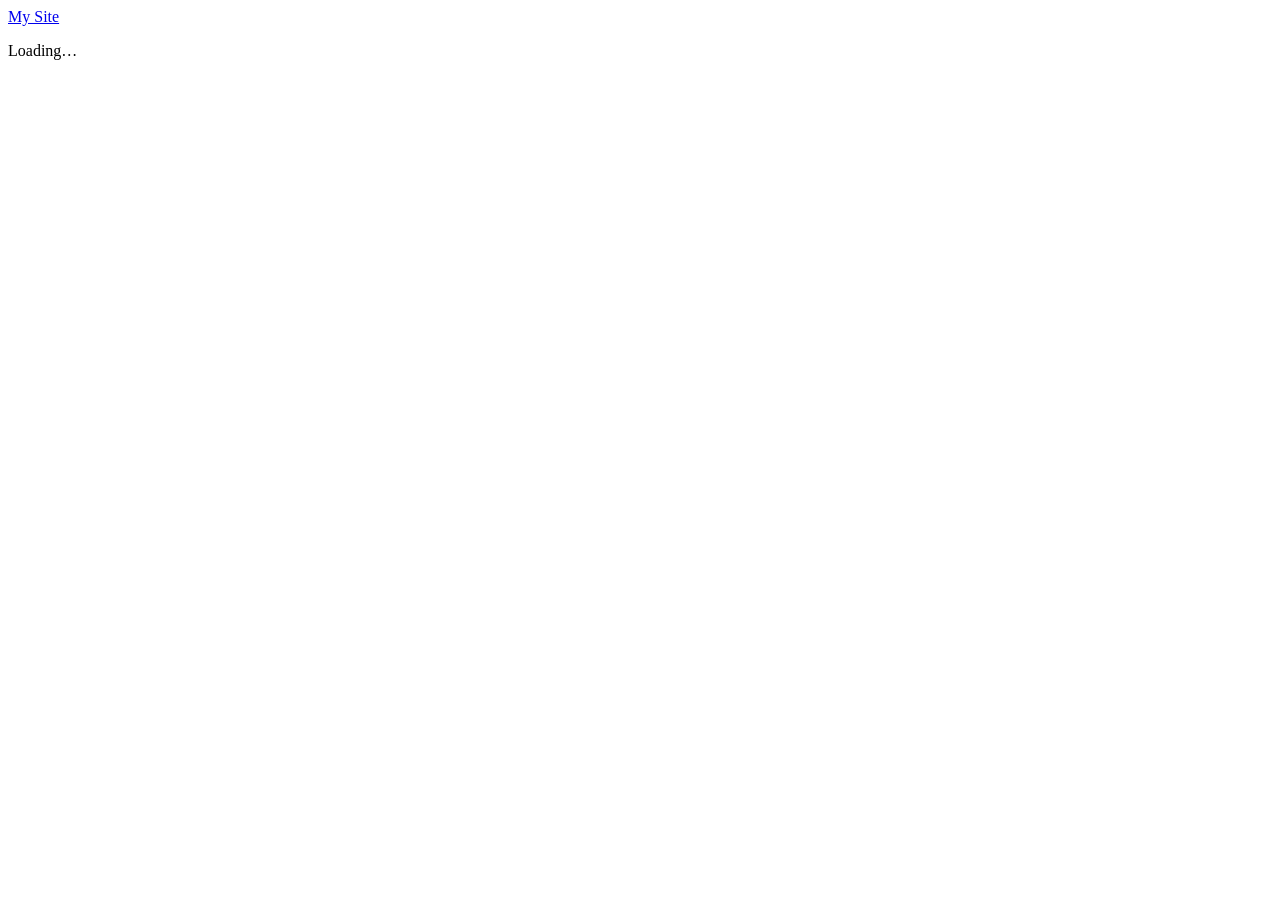
==== admin/index.html @ 1c003d49 "Add browser admin panel" ====
<!DOCTYPE html>
<html lang="en">
<head>
<meta charset="UTF-8">
<meta name="viewport" content="width=device-width, initial-scale=1.0">
<title>My Site</title>
<link rel="stylesheet" href="site.css">
</head>
<body>
<header class="site-header">
  <div class="wrap header-inner">
    <a class="brand" href="#/" id="brand">My Site</a>
    <nav id="nav" aria-label="Site navigation"></nav>
  </div>
</header>
<main class="wrap" id="app">
  <p class="loading">Loading&hellip;</p>
</main>
<footer class="wrap site-footer">
  <span id="footer-tag"></span>
</footer>
<script src="lib/marked.min.js"></script>
<script src="lib/frontmatter.js"></script>
<script src="lib/sanitize.js"></script>
<script src="site.js"></script>
</body>
</html>
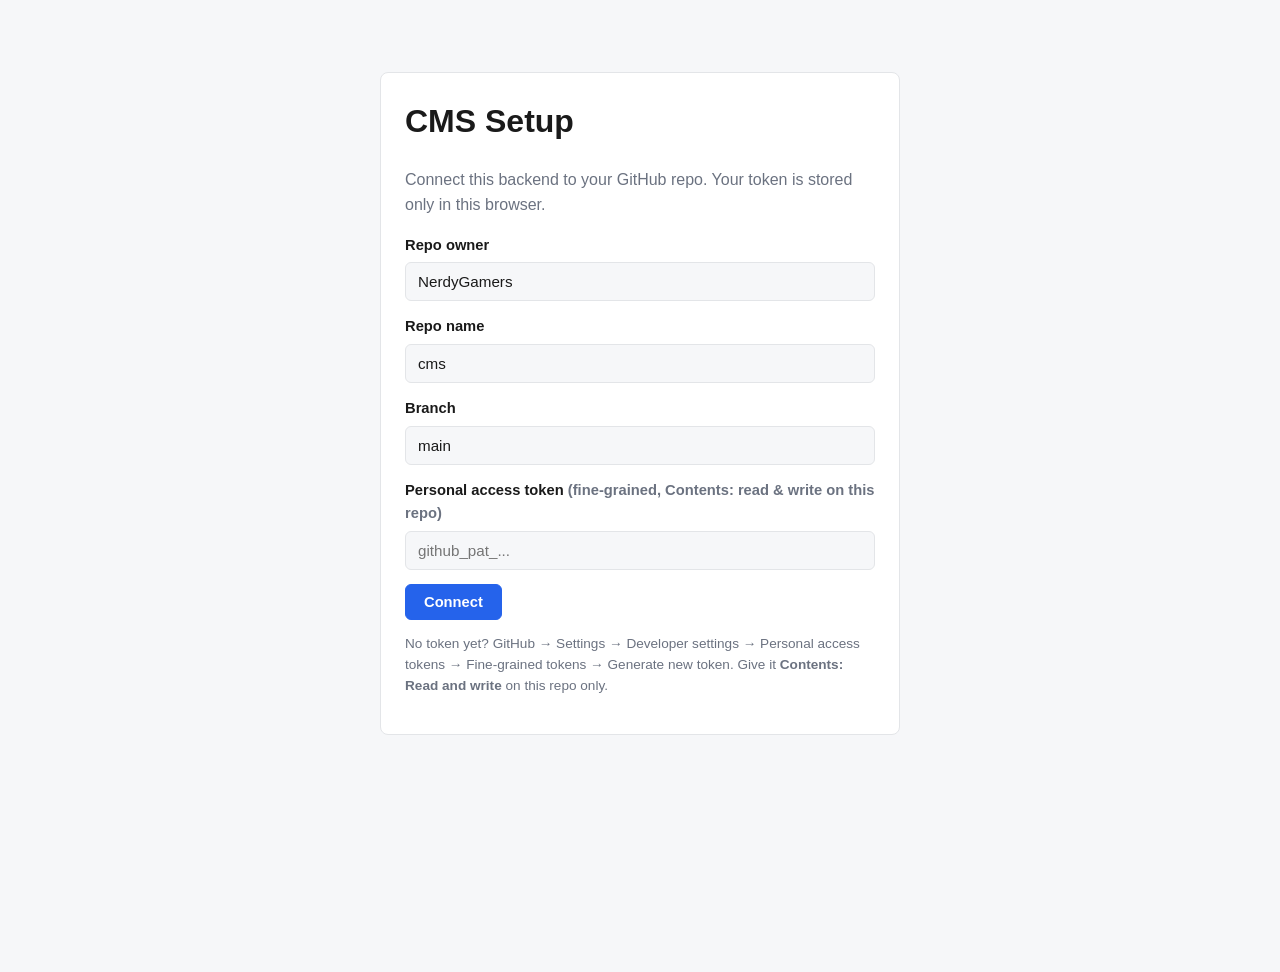
==== commit 2bd2c516: "Fix swapped index.html files (2/2)" ====
--- a/admin/index.html
+++ b/admin/index.html
@@ -3,25 +3,139 @@
 <head>
 <meta charset="UTF-8">
 <meta name="viewport" content="width=device-width, initial-scale=1.0">
-<title>My Site</title>
-<link rel="stylesheet" href="site.css">
+<title>CMS Admin</title>
+<link rel="stylesheet" href="admin.css">
 </head>
 <body>
-<header class="site-header">
-  <div class="wrap header-inner">
-    <a class="brand" href="#/" id="brand">My Site</a>
-    <nav id="nav" aria-label="Site navigation"></nav>
+
+<!-- Setup screen: shown until a repo + token are configured -->
+<div id="setup-screen" class="screen hidden">
+  <div class="card setup-card">
+    <h1>CMS Setup</h1>
+    <p class="muted">Connect this backend to your GitHub repo. Your token is stored only in this browser.</p>
+    <label>Repo owner
+      <input id="s-owner" type="text" value="NerdyGamers" autocomplete="off" spellcheck="false">
+    </label>
+    <label>Repo name
+      <input id="s-repo" type="text" value="cms" autocomplete="off" spellcheck="false">
+    </label>
+    <label>Branch
+      <input id="s-branch" type="text" value="main" autocomplete="off" spellcheck="false">
+    </label>
+    <label>Personal access token <span class="muted">(fine-grained, Contents: read &amp; write on this repo)</span>
+      <input id="s-token" type="password" autocomplete="off" spellcheck="false" placeholder="github_pat_...">
+    </label>
+    <p id="setup-error" class="error hidden"></p>
+    <button id="connect-btn" class="primary">Connect</button>
+    <p class="muted small">No token yet? GitHub &rarr; Settings &rarr; Developer settings &rarr;
+      Personal access tokens &rarr; Fine-grained tokens &rarr; Generate new token.
+      Give it <b>Contents: Read and write</b> on this repo only.</p>
   </div>
-</header>
-<main class="wrap" id="app">
-  <p class="loading">Loading&hellip;</p>
-</main>
-<footer class="wrap site-footer">
-  <span id="footer-tag"></span>
-</footer>
-<script src="lib/marked.min.js"></script>
-<script src="lib/frontmatter.js"></script>
-<script src="lib/sanitize.js"></script>
-<script src="site.js"></script>
+</div>
+
+<!-- Main admin screen -->
+<div id="app-screen" class="screen hidden">
+  <header class="admin-header">
+    <div class="wrap header-inner">
+      <span class="brand">CMS Admin</span>
+      <nav class="tabs">
+        <button data-tab="pages" class="tab active">Pages</button>
+        <button data-tab="media" class="tab">Media</button>
+        <button data-tab="settings" class="tab">Settings</button>
+      </nav>
+      <a id="view-site" href="#" target="_blank" rel="noopener" class="view-site">View site &nearr;</a>
+    </div>
+  </header>
+
+  <main class="wrap">
+    <p id="status" class="status hidden"></p>
+
+    <!-- Pages tab -->
+    <section id="tab-pages">
+      <div id="pages-list">
+        <div class="toolbar">
+          <h2>Pages</h2>
+          <button id="new-page-btn" class="primary">+ New page</button>
+        </div>
+        <table class="pages-table">
+          <thead>
+            <tr><th>Title</th><th>Slug</th><th>Status</th><th>Order</th><th></th></tr>
+          </thead>
+          <tbody id="pages-tbody">
+            <tr><td colspan="5" class="muted">Loading&hellip;</td></tr>
+          </tbody>
+        </table>
+      </div>
+
+      <div id="editor" class="hidden">
+        <div class="toolbar">
+          <h2 id="editor-heading">New page</h2>
+          <button id="editor-close" class="ghost">&larr; Back to pages</button>
+        </div>
+        <div class="form-grid">
+          <label>Title
+            <input id="f-title" type="text" autocomplete="off" spellcheck="false">
+          </label>
+          <label>Slug
+            <input id="f-slug" type="text" autocomplete="off" spellcheck="false">
+          </label>
+        </div>
+        <label class="check"><input id="f-draft" type="checkbox"> Draft (hidden from the public site)</label>
+        <div class="editor-panes">
+          <div class="pane">
+            <div class="pane-label">Markdown <span class="muted small">(Ctrl+S to save)</span></div>
+            <textarea id="f-body" spellcheck="false" placeholder="Write your page in Markdown..."></textarea>
+          </div>
+          <div class="pane">
+            <div class="pane-label">Preview</div>
+            <div id="f-preview" class="preview page"></div>
+          </div>
+        </div>
+        <div class="editor-actions">
+          <button id="save-page-btn" class="primary">Save page</button>
+          <button id="delete-page-btn" class="danger hidden">Delete page</button>
+        </div>
+      </div>
+    </section>
+
+    <!-- Media tab -->
+    <section id="tab-media" class="hidden">
+      <div class="toolbar">
+        <h2>Media</h2>
+        <label class="upload-btn primary">Upload images
+          <input id="media-upload" type="file" accept="image/*" multiple class="hidden">
+        </label>
+      </div>
+      <p class="muted small">Files are committed to <code>assets/</code> in the repo. Use "Copy Markdown" to paste an image into a page.</p>
+      <div id="media-grid" class="media-grid">
+        <p class="muted">Loading&hellip;</p>
+      </div>
+    </section>
+
+    <!-- Settings tab -->
+    <section id="tab-settings" class="hidden">
+      <h2>Site settings</h2>
+      <div class="card">
+        <label>Site title
+          <input id="c-title" type="text" autocomplete="off" spellcheck="false">
+        </label>
+        <label>Tagline
+          <input id="c-tagline" type="text" autocomplete="off" spellcheck="false">
+        </label>
+        <button id="save-config-btn" class="primary">Save settings</button>
+      </div>
+      <h2>Connection</h2>
+      <div class="card">
+        <p id="conn-info" class="muted"></p>
+        <button id="disconnect-btn" class="danger">Disconnect (forget token)</button>
+      </div>
+    </section>
+  </main>
+</div>
+
+<script src="../lib/marked.min.js"></script>
+<script src="../lib/frontmatter.js"></script>
+<script src="../lib/sanitize.js"></script>
+<script src="admin.js"></script>
 </body>
 </html>
--- a/admin/admin.css
+++ b/admin/admin.css
@@ -0,0 +1,169 @@
+:root {
+  --bg: #f6f7f9;
+  --card: #ffffff;
+  --fg: #1a1a1a;
+  --muted: #6b7280;
+  --accent: #2563eb;
+  --accent-hover: #1d4ed8;
+  --border: #e3e5e8;
+  --danger: #dc2626;
+  --danger-hover: #b91c1c;
+  --code-bg: #f1f2f4;
+  --radius: 8px;
+}
+
+@media (prefers-color-scheme: dark) {
+  :root {
+    --bg: #101114;
+    --card: #181a1f;
+    --fg: #e9eaec;
+    --muted: #9aa0aa;
+    --accent: #6ea8fe;
+    --accent-hover: #8bb9ff;
+    --border: #2a2d34;
+    --danger: #f87171;
+    --danger-hover: #ef4444;
+    --code-bg: #22242a;
+  }
+}
+
+* { box-sizing: border-box; }
+
+body {
+  margin: 0;
+  background: var(--bg);
+  color: var(--fg);
+  font-family: -apple-system, BlinkMacSystemFont, "Segoe UI", Roboto, Helvetica, Arial, sans-serif;
+  line-height: 1.55;
+}
+
+.wrap { max-width: 1020px; margin: 0 auto; padding: 0 20px; }
+.hidden { display: none !important; }
+.muted { color: var(--muted); }
+.small { font-size: 0.85rem; }
+.error { color: var(--danger); }
+code { background: var(--code-bg); padding: 2px 6px; border-radius: 4px; font-size: 0.9em; }
+
+/* ---------- setup ---------- */
+.screen { min-height: 100vh; }
+.card {
+  background: var(--card);
+  border: 1px solid var(--border);
+  border-radius: var(--radius);
+  padding: 24px;
+  margin: 24px 0;
+}
+.setup-card { max-width: 520px; margin: 8vh auto; }
+.setup-card h1 { margin-top: 0; }
+
+label { display: block; margin: 14px 0; font-weight: 600; font-size: 0.92rem; }
+label.check { display: flex; align-items: center; gap: 8px; font-weight: normal; }
+input[type="text"], input[type="password"], textarea {
+  display: block;
+  width: 100%;
+  margin-top: 6px;
+  padding: 10px 12px;
+  font-size: 0.95rem;
+  font-family: inherit;
+  color: var(--fg);
+  background: var(--bg);
+  border: 1px solid var(--border);
+  border-radius: 6px;
+}
+input:focus, textarea:focus { outline: 2px solid var(--accent); outline-offset: -1px; border-color: var(--accent); }
+
+button, .upload-btn {
+  display: inline-block;
+  padding: 9px 18px;
+  font-size: 0.92rem;
+  font-weight: 600;
+  border-radius: 6px;
+  border: 1px solid var(--border);
+  background: var(--card);
+  color: var(--fg);
+  cursor: pointer;
+}
+button:hover, .upload-btn:hover { border-color: var(--muted); }
+button.primary, .upload-btn.primary { background: var(--accent); border-color: var(--accent); color: #fff; }
+button.primary:hover, .upload-btn.primary:hover { background: var(--accent-hover); }
+button.danger { background: transparent; border-color: var(--danger); color: var(--danger); }
+button.danger:hover { background: var(--danger); color: #fff; }
+button.ghost { background: transparent; }
+button:disabled { opacity: 0.5; cursor: default; }
+
+/* ---------- header ---------- */
+.admin-header { background: var(--card); border-bottom: 1px solid var(--border); }
+.admin-header .header-inner { display: flex; align-items: center; gap: 24px; padding-top: 14px; padding-bottom: 14px; flex-wrap: wrap; }
+.admin-header .brand { font-weight: 700; font-size: 1.15rem; }
+.tabs { display: flex; gap: 4px; }
+.tab { border: none; background: none; border-radius: 6px; padding: 8px 14px; }
+.tab.active { background: var(--code-bg); }
+.view-site { margin-left: auto; color: var(--accent); text-decoration: none; font-weight: 600; font-size: 0.92rem; }
+
+main { padding-bottom: 80px; }
+
+.status {
+  padding: 12px 16px;
+  border-radius: var(--radius);
+  background: var(--card);
+  border: 1px solid var(--border);
+  margin: 16px 0 0;
+}
+.status.ok { border-color: #22c55e; }
+.status.err { border-color: var(--danger); color: var(--danger); }
+
+/* ---------- pages table ---------- */
+.toolbar { display: flex; align-items: center; justify-content: space-between; margin: 28px 0 12px; }
+.toolbar h2 { margin: 0; }
+
+.pages-table { width: 100%; border-collapse: collapse; background: var(--card); border: 1px solid var(--border); border-radius: var(--radius); overflow: hidden; }
+.pages-table th, .pages-table td { padding: 10px 14px; text-align: left; border-bottom: 1px solid var(--border); font-size: 0.93rem; }
+.pages-table tr:last-child td { border-bottom: none; }
+.pages-table th { color: var(--muted); font-weight: 600; font-size: 0.82rem; text-transform: uppercase; letter-spacing: 0.04em; }
+.badge { display: inline-block; padding: 2px 10px; border-radius: 999px; font-size: 0.8rem; font-weight: 600; }
+.badge.pub { background: #dcfce7; color: #166534; }
+.badge.draft { background: #fef3c7; color: #92400e; }
+@media (prefers-color-scheme: dark) {
+  .badge.pub { background: #14532d; color: #bbf7d0; }
+  .badge.draft { background: #78350f; color: #fde68a; }
+}
+.row-actions { white-space: nowrap; text-align: right; }
+.row-actions button { padding: 5px 10px; font-size: 0.82rem; margin-left: 6px; }
+
+/* ---------- editor ---------- */
+.form-grid { display: grid; grid-template-columns: 2fr 1fr; gap: 16px; }
+.editor-panes { display: grid; grid-template-columns: 1fr 1fr; gap: 16px; margin-top: 8px; }
+.pane-label { font-weight: 600; font-size: 0.85rem; color: var(--muted); margin-bottom: 6px; }
+#f-body { min-height: 420px; font-family: ui-monospace, SFMono-Regular, Menlo, Consolas, monospace; font-size: 0.9rem; line-height: 1.6; resize: vertical; }
+.preview {
+  min-height: 420px;
+  max-height: 640px;
+  overflow-y: auto;
+  background: var(--card);
+  border: 1px solid var(--border);
+  border-radius: 6px;
+  padding: 16px 18px;
+}
+.preview img { max-width: 100%; height: auto; }
+.preview pre { background: var(--code-bg); padding: 12px; border-radius: 6px; overflow-x: auto; }
+.editor-actions { display: flex; gap: 12px; margin-top: 16px; }
+
+/* preview typography mirrors the public site */
+.page h1 { font-size: 1.7rem; margin-top: 0; }
+.page img { max-width: 100%; }
+.page table { border-collapse: collapse; width: 100%; }
+.page th, .page td { border: 1px solid var(--border); padding: 6px 10px; }
+
+/* ---------- media ---------- */
+.media-grid { display: grid; grid-template-columns: repeat(auto-fill, minmax(180px, 1fr)); gap: 14px; margin-top: 16px; }
+.media-item { background: var(--card); border: 1px solid var(--border); border-radius: var(--radius); overflow: hidden; }
+.media-item img { width: 100%; height: 130px; object-fit: cover; display: block; background: var(--code-bg); }
+.media-item .meta { padding: 8px 10px; font-size: 0.8rem; }
+.media-item .meta .name { display: block; overflow: hidden; text-overflow: ellipsis; white-space: nowrap; }
+.media-item .meta button { margin-top: 6px; padding: 4px 10px; font-size: 0.78rem; width: 100%; }
+
+@media (max-width: 720px) {
+  .form-grid, .editor-panes { grid-template-columns: 1fr; }
+  #f-body, .preview { min-height: 300px; }
+  .pages-table th:nth-child(2), .pages-table td:nth-child(2) { display: none; }
+}
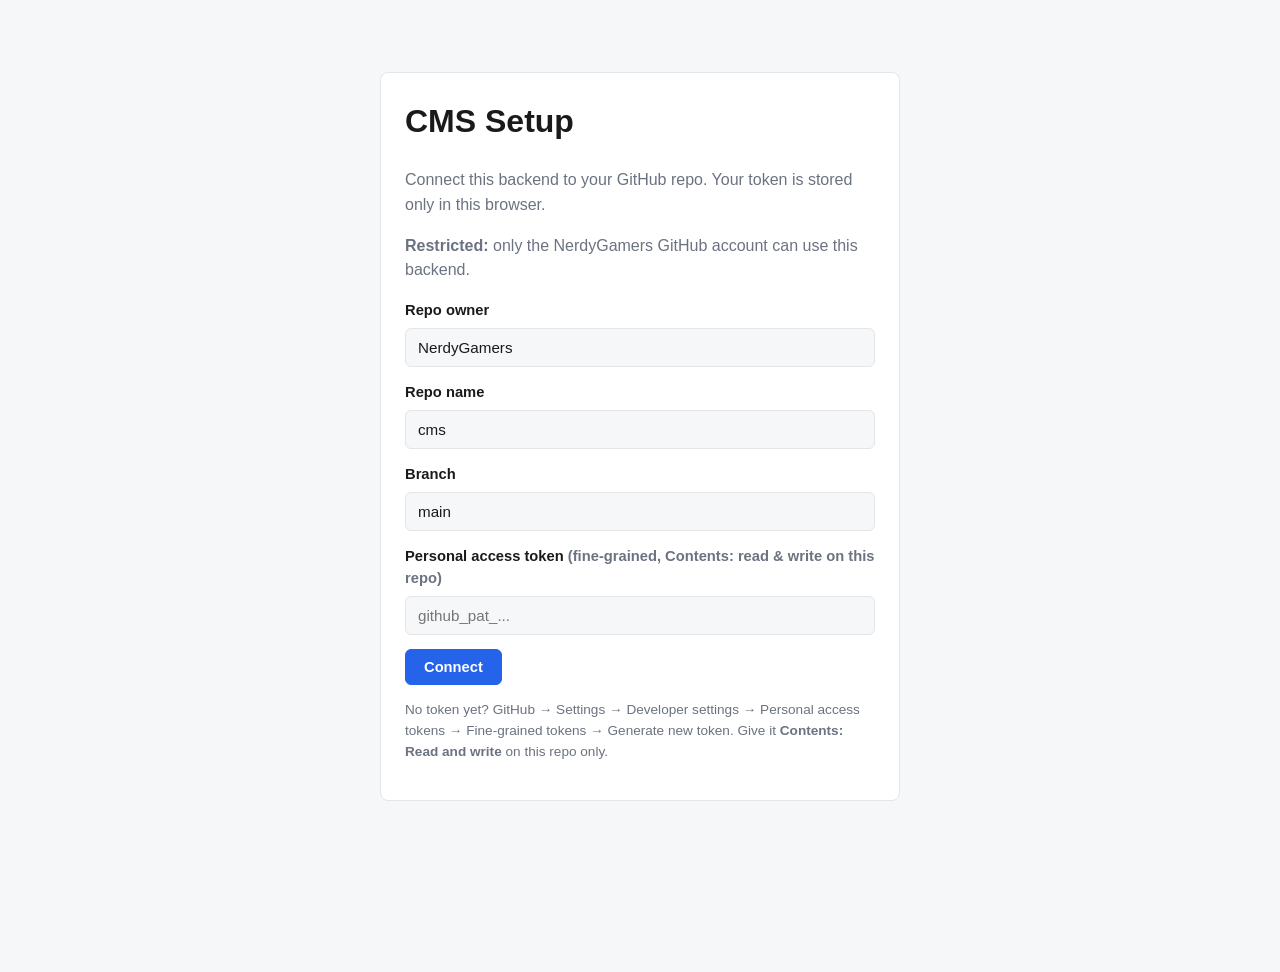
==== commit fd4b71c8: "Restrict admin backend to the owner's GitHub account" ====
--- a/admin/index.html
+++ b/admin/index.html
@@ -13,6 +13,7 @@
   <div class="card setup-card">
     <h1>CMS Setup</h1>
     <p class="muted">Connect this backend to your GitHub repo. Your token is stored only in this browser.</p>
+    <p class="muted"><b>Restricted:</b> only the NerdyGamers GitHub account can use this backend.</p>
     <label>Repo owner
       <input id="s-owner" type="text" value="NerdyGamers" autocomplete="off" spellcheck="false">
     </label>
